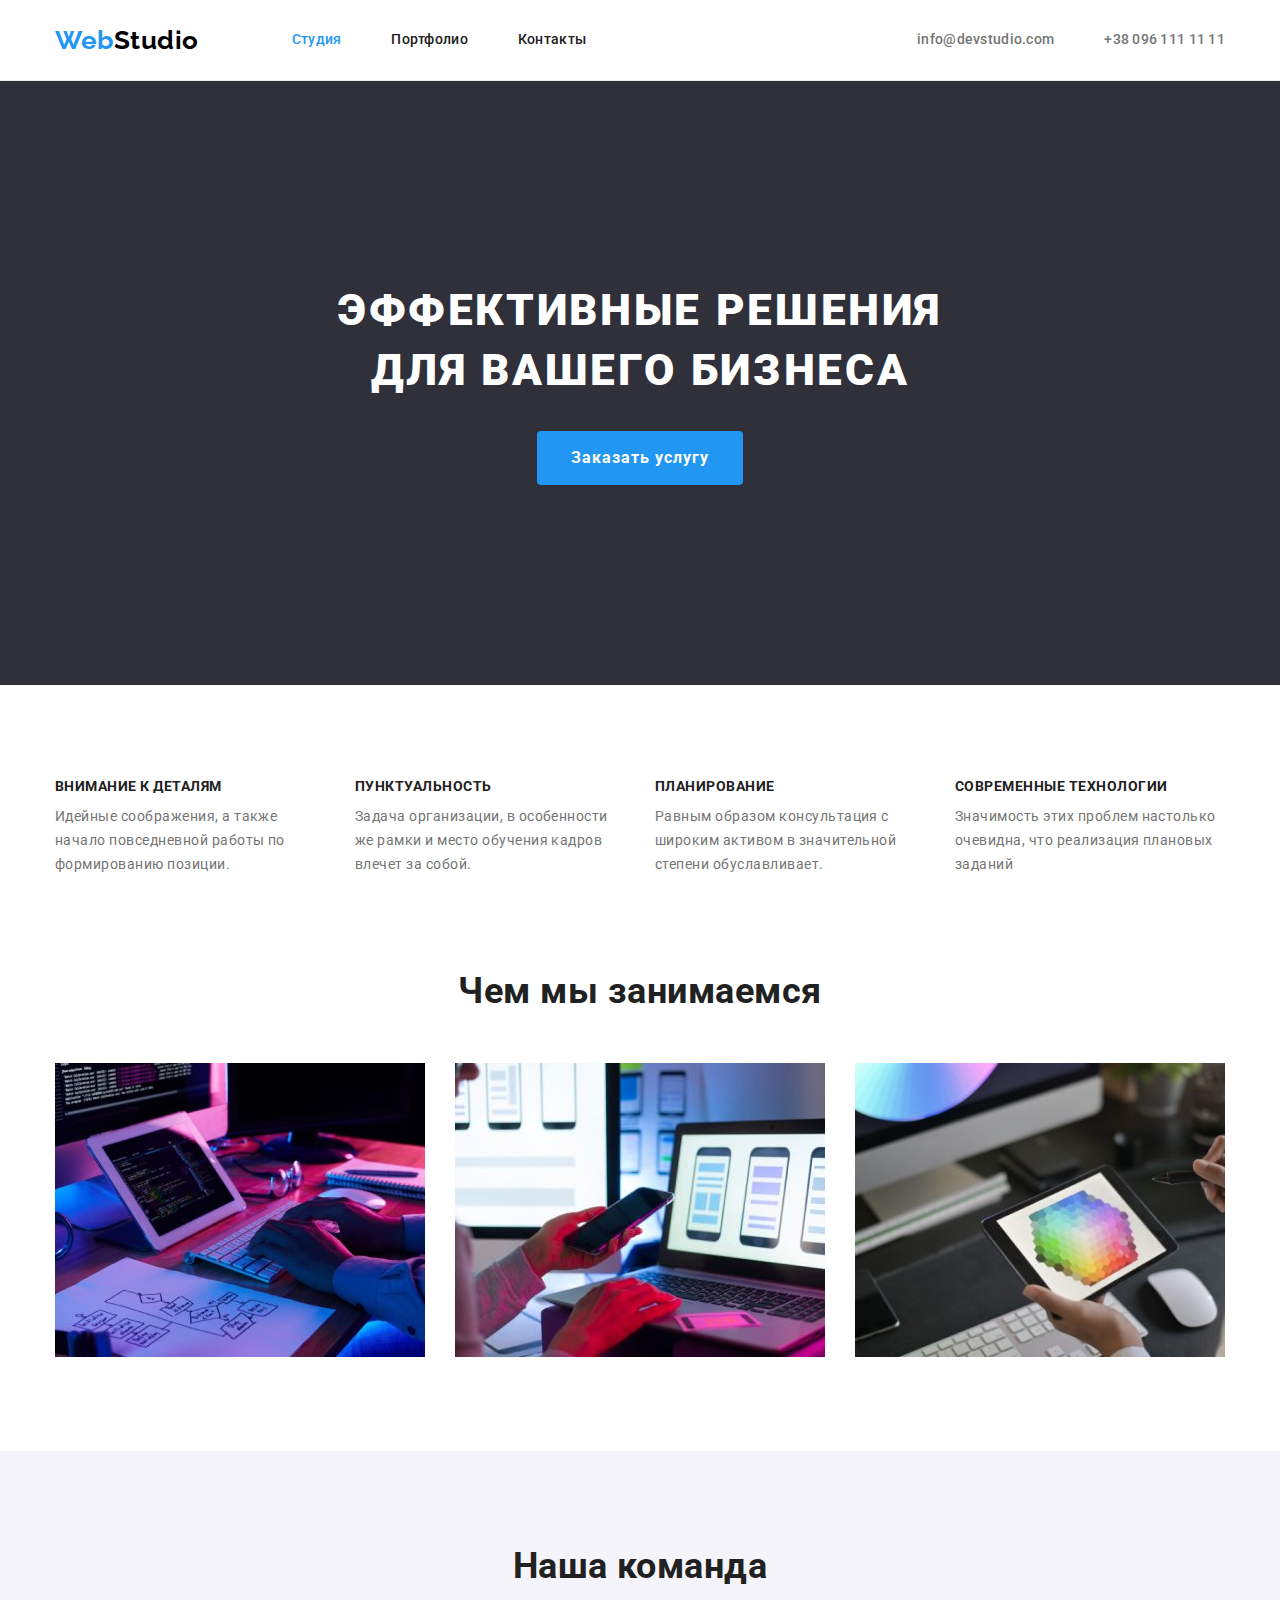
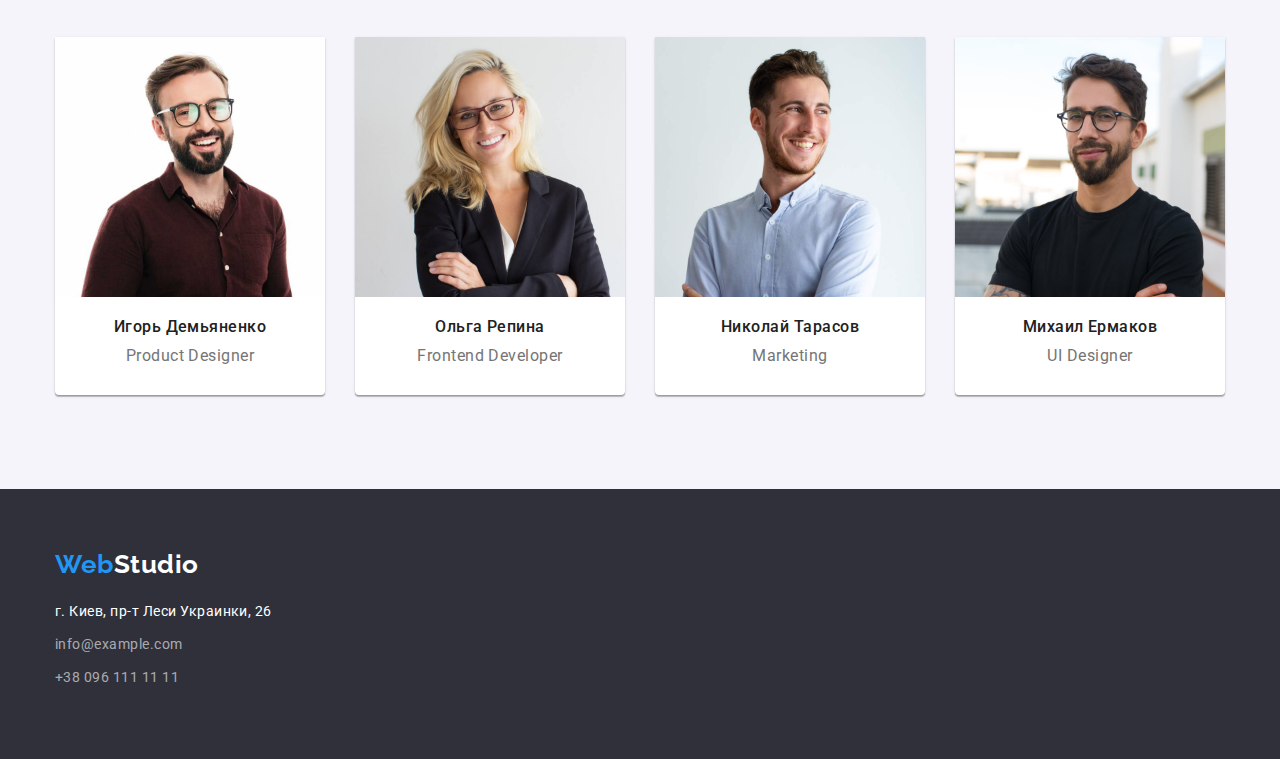
==== index.html @ 6748740d "files transfered" ====
<!DOCTYPE html>
<html lang="ru">
  <head>
    <meta charset="UTF-8" />
    <meta http-equiv="X-UA-Compatible" content="IE=edge" />
    <meta name="viewport" content="width=device-width, initial-scale=1.0" />
    <title>goit-markup-hw-03</title>
    <link rel="preconnect" href="https://fonts.googleapis.com" />
    <link
      href="https://fonts.googleapis.com/css2?family=Raleway:wght@700&family=Roboto:wght@400;500;700;900&display=swap"
      rel="stylesheet"
    />
    <link
      rel="stylesheet"
      href="https://cdnjs.cloudflare.com/ajax/libs/modern-normalize/1.1.0/modern-normalize.min.css"
    />
    <link rel="stylesheet" href="./css/styles.css" />
  </head>
  <body>
    <header class="page-heared">
      <div class="container main-nav">
        <nav class="main-nav-menu">
          <a href="/" class="logo"><span>Web</span>Studio</a>
          <ul class="site-nav list">
            <li class="item"><a href="/" class="link current">Студия</a></li>
            <li class="item">
              <a href="./portfolio.html" class="link">Портфолио</a>
            </li>
            <li class="item"><a href="" class="link">Контакты</a></li>
          </ul>
        </nav>
        <ul class="info-nav list">
          <li class="item">
            <a href="mailto:info@devstudio.com" class="link"
              >info@devstudio.com</a
            >
          </li>
          <li class="item">
            <a href="tel:+380961111111" class="link">+38 096 111 11 11</a>
          </li>
        </ul>
      </div>
    </header>
    <main>
      <section class="hero">
        <h1 class="hero-title">Эффективные решения для вашего бизнеса</h1>
        <button type="button" class="button primary">Заказать услугу</button>
      </section>
      <section class="features">
        <div class="container">
          <h2 class="visually-hidden" hidden>
            Эффективные решения для бизнеса
          </h2>
          <ul class="list features-list">
            <li class="item">
              <h3 class="title">Внимание к деталям</h3>
              <p class="features-text">
                Идейные соображения, а также начало повседневной работы по
                формированию позиции.
              </p>
            </li>
            <li class="item">
              <h3 class="title">Пунктуальность</h3>
              <p class="features-text">
                Задача организации, в особенности же рамки и место обучения
                кадров влечет за собой.
              </p>
            </li>
            <li class="item">
              <h3 class="title">Планирование</h3>
              <p class="features-text">
                Равным образом консультация с широким активом в значительной
                степени обуславливает.
              </p>
            </li>
            <li class="item">
              <h3 class="title">Современные технологии</h3>
              <p class="features-text">
                Значимость этих проблем настолько очевидна, что реализация
                плановых заданий
              </p>
            </li>
          </ul>
        </div>
      </section>
      <section class="section">
        <div class="container">
          <h2 class="section-title">Чем мы занимаемся</h2>
          <ul class="work list">
            <li class="work-item">
              <img
                src="images/work1_keybord.jpg"
                alt="Человек пишет код за компьютером"
                width="370"
              />
            </li>
            <li class="work-item">
              <img
                src="images/work2_laptop.jpg"
                alt="Девушка разрабатівает дизайн для смартфона"
                width="370"
              />
            </li>
            <li class="work-item">
              <img
                src="images/work3_tablet.jpg"
                alt="Человек выбирает цвет на IPad"
                width="370"
              />
            </li>
          </ul>
        </div>
      </section>
      <section class="section team">
        <div class="container">
          <h2 class="section-title">Наша команда</h2>
          <ul class="team list">
            <li class="team-member">
              <img
                src="images/Игорь.jpg"
                alt="Игорь Демьяненко"
                width="270"
                class="pic-margine-bottom"
              />
              <h3 class="team-member-heading">Игорь Демьяненко</h3>
              <span>Product Designer</span>
            </li>
            <li class="team-member">
              <img
                src="images/Ольга.jpg"
                alt="Ольга Репина"
                width="270"
                class="pic-margine-bottom"
              />
              <h3 class="team-member-heading">Ольга Репина</h3>
              <span>Frontend Developer</span>
            </li>
            <li class="team-member">
              <img
                src="images/Николай.jpg"
                alt="Николай Тарасов"
                width="270"
                class="pic-margine-bottom"
              />
              <h3 class="team-member-heading">Николай Тарасов</h3>
              <span>Marketing</span>
            </li>
            <li class="team-member">
              <img
                src="images/Михаил.jpg"
                alt="Михаил Ермаков"
                width="270"
                class="pic-margine-bottom"
              />
              <h3 class="team-member-heading">Михаил Ермаков</h3>
              <span>UI Designer</span>
            </li>
          </ul>
        </div>
      </section>
    </main>
    <footer class="section-footer">
      <div class="container">
        <a href="index.html" class="footer logo"><span>Web</span>Studio</a>
        <address class="contacts">
          <p class="footer-address">г. Киев, пр-т Леси Украинки, 26</p>
          <a href="mailto:info@example.com" class="footer-contact"
            >info@example.com</a
          ><br />
          <a href="tel:+380961111111" class="footer-contact"
            >+38 096 111 11 11</a
          >
        </address>
      </div>
    </footer>
  </body>
</html>
---- css/styles.css ----
body {
  color: #757575;
  background-color: #ffffff;
  font-family: Roboto, sans-serif;
  font-size: 16px;
  letter-spacing: 0.03em;
}
:root {
  --hd-text-color: #212121;
  --main-text-color: #757575;
  --white-text-color: #ffffff;
  --logo-color: #000000;
  --border-forheader-color: #ececec;
  --border-cards-color: #eeeeee;
  --footer-text-color: #ffffff99;
  --dark-bg-color: #2f303a;
  --light-bg-color: #f5f4fa;
  --accent-color: #2196f3;
}
img {
  display: block;
}
.container {
  margin-left: auto;
  margin-right: auto;
  width: 100%;
  max-width: 1200px;
  padding-left: 15px;
  padding-right: 15px;

  /* outline: 1px solid tomato; */
}

.visually-hidden {
  position: absolute;
  width: 1px;
  height: 1px;
  margin: -1px;
  border: 0;
  padding: 0;
  white-space: nowrap;
  clip-path: inset(100%);
  clip: rect(0 0 0 0);
  overflow: hidden;
}
.list {
  list-style: none;
  margin: 0;
  padding: 0;
}
.page-heared {
  border-bottom: 1px solid var(--border-forheader-color);
}
.main-nav {
  display: flex;
  align-items: center;
}
.main-nav-menu {
  display: flex;
  align-items: center;
}
.logo {
  color: var(--logo-color);
  font-family: Raleway, sans-serif;
  letter-spacing: 0.02em;
  font-weight: 700;
  font-size: 26px;
  line-height: 1.19;
  text-decoration: none;
}
.logo span,
.footer.logo span {
  color: var(--accent-color);
}
.site-nav {
  display: flex;
  margin-left: 93px;
}
.site-nav .item:not(:last-child) {
  margin-right: 50px;
}
.site-nav .link {
  display: block;
  padding-top: 32px;
  padding-bottom: 32px;

  color: var(--hd-text-color);
  font-size: 14px;
  font-weight: 500;
  line-height: 1.14;
  letter-spacing: 0.02em;
  text-decoration: none;
}
.site-nav .link:hover,
.site-nav .link:focus {
  color: var(--accent-color);
}
.site-nav .link.current {
  color: var(--accent-color);
}
.info-nav {
  display: flex;
  margin-left: auto;
}
.info-nav .item + .item {
  margin-left: 50px;
}
.info-nav .link {
  color: var(--main-text-color);
  font-size: 14px;
  font-weight: 500;
  line-height: 1.14;
  letter-spacing: 0.02em;
  text-decoration: none;
}
.info-nav .link:hover {
  color: var(--accent-color);
}
.info-nav .link {
  display: block;
  padding: 30px 0;
}
/* hero */
.hero {
  background-color: var(--dark-bg-color);
  text-align: center;

  padding-top: 200px;
  padding-bottom: 200px;
}
.hero-title {
  width: 696px;
  margin: 0 auto 30px;

  color: var(--white-text-color);
  font-weight: 900;
  font-size: 44px;
  line-height: 1.36;
  letter-spacing: 0.06em;
  text-transform: uppercase;
}
/* section */
.section {
  padding-bottom: 94px;
}
.section-title {
  color: var(--hd-text-color);
  font-weight: 700;
  font-size: 36px;
  line-height: 1.17;
  text-align: center;

  margin-top: 0;
  margin-bottom: 50px;
}
.work.list {
  display: flex;
}
.work-item:not(:last-child) {
  margin-right: 30px;
}
/* features */
.features {
  padding-top: 94px;
  padding-bottom: 94px;
}
.features .title {
  color: var(--hd-text-color);
  font-weight: 700;
  font-size: 14px;
  line-height: 1.14;
  text-transform: uppercase;

  margin-bottom: 10px;
  margin-top: 0;
}
.features-list {
  display: flex;
  margin-right: -30px;
}
.features-list > .item {
  flex-basis: calc(100% / 4 - 30px);
  margin-right: 30px;
}
/* .features-list {
  display: flex;
}
.features-list .item + .item {
  margin-left: 30px;
} */
.features-text {
  font-size: 14px;
  line-height: 1.71;
  padding: 0;
  margin: 0;
}
/* About team */
.section.team {
  padding-top: 94px;
  padding-bottom: 94px;
}
.team {
  display: flex;
  background-color: var(--light-bg-color);

  text-align: center;
}
.team-member:not(:first-child) {
  margin-left: 30px;
}
.team-member {
  box-shadow: 0px 1px 3px rgba(0, 0, 0, 0.12), 0px 1px 1px rgba(0, 0, 0, 0.14),
    0px 2px 1px rgba(0, 0, 0, 0.2);
  border-radius: 0px 0px 4px 4px;
  padding-bottom: 30px;
  background-color: var(--white-text-color);
}
.team-member-heading {
  color: var(--hd-text-color);
  font-weight: 500;
  font-size: 16px;
  line-height: 1.19;

  margin-top: 0;
  margin-bottom: 10px;
}
.team span {
  font-size: 16px;
  line-height: 1.19;
}
/* section-footer */
.section-footer {
  background-color: var(--dark-bg-color);
  color: var(--white-text-color);
  font-size: 14px;
  line-height: 1.71;

  margin-top: 0;
  margin-bottom: 0;
  padding-top: 60px;
  padding-bottom: 60px;
}
.footer.logo {
  display: inline-block;
  color: var(--white-text-color);
  font-size: 26px;

  margin-bottom: 20px;
}
.section-footer p {
  font-style: normal;
  margin-bottom: 9px;
  margin-top: 0;
}
.section-footer > .footer-contact {
  margin-bottom: 9px;
}
.footer-contact {
  display: inline-block;
  color: var(--footer-text-color);
  font-style: normal;
  text-decoration: none;

  margin-bottom: 9px;
}
.footer-address:hover,
.footer-address:focus,
.footer-contact:hover,
.footer-contact:focus {
  color: var(--accent-color);
}
/* Button */
.button {
  font-weight: 700;
  font-size: 16px;
  line-height: 1.88;
  letter-spacing: 0.06em;
  display: inline-block;
  border-color: transparent;
  border-radius: 4px;
  cursor: pointer;
}
.button.primary {
  color: var(--white-text-color);
  background-color: var(--accent-color);

  min-width: 200px;
  padding: 10px 32px;
}
.btn-portfolio {
  font-weight: 500;
  line-height: 1.625;
  padding: 6px 22px;
  letter-spacing: 0.03em;
}
.button.btn-portfolio:hover,
.button.btn-portfolio:focus {
  color: var(--white-text-color);
  background-color: var(--accent-color);
}
/* modifying filter */
.portfolio-filter {
  display: flex;
  flex-direction: row;
  justify-content: center;

  margin-bottom: 50px;
}
.portfolio-filter-item {
  margin-right: 8px;
}
/* section about projects */
.container.projects {
  display: flex;
  flex-direction: column;
}
.portfolio {
  padding-top: 100px;
  padding-bottom: 94px;
}
.project {
  display: flex;
  flex-wrap: wrap;
}
.project-title {
  color: var(--hd-text-color);
  font-weight: 700;
  font-size: 18px;
  line-height: 2;
  letter-spacing: 0.06em;

  margin-top: 0;
  margin-bottom: 4px;
}
.project span {
  line-height: 1.88;
  font-size: 16px;
}
.pic-margine-bottom {
  margin-bottom: 20px;
}
.flex-element {
  width: 370px;
  background-color: var(--white-text-color);

  margin-right: 30px;
  margin-bottom: 30px;
}
.flex-element:nth-child(3n) {
  margin-right: 0;
}
.flex-element:nth-last-child(-n + 3) {
  margin-bottom: 0;
}
.flex-element-text {
  padding: 20px 24px;
  border: 1px solid var(--border-cards-color);
  border-top: none;
}
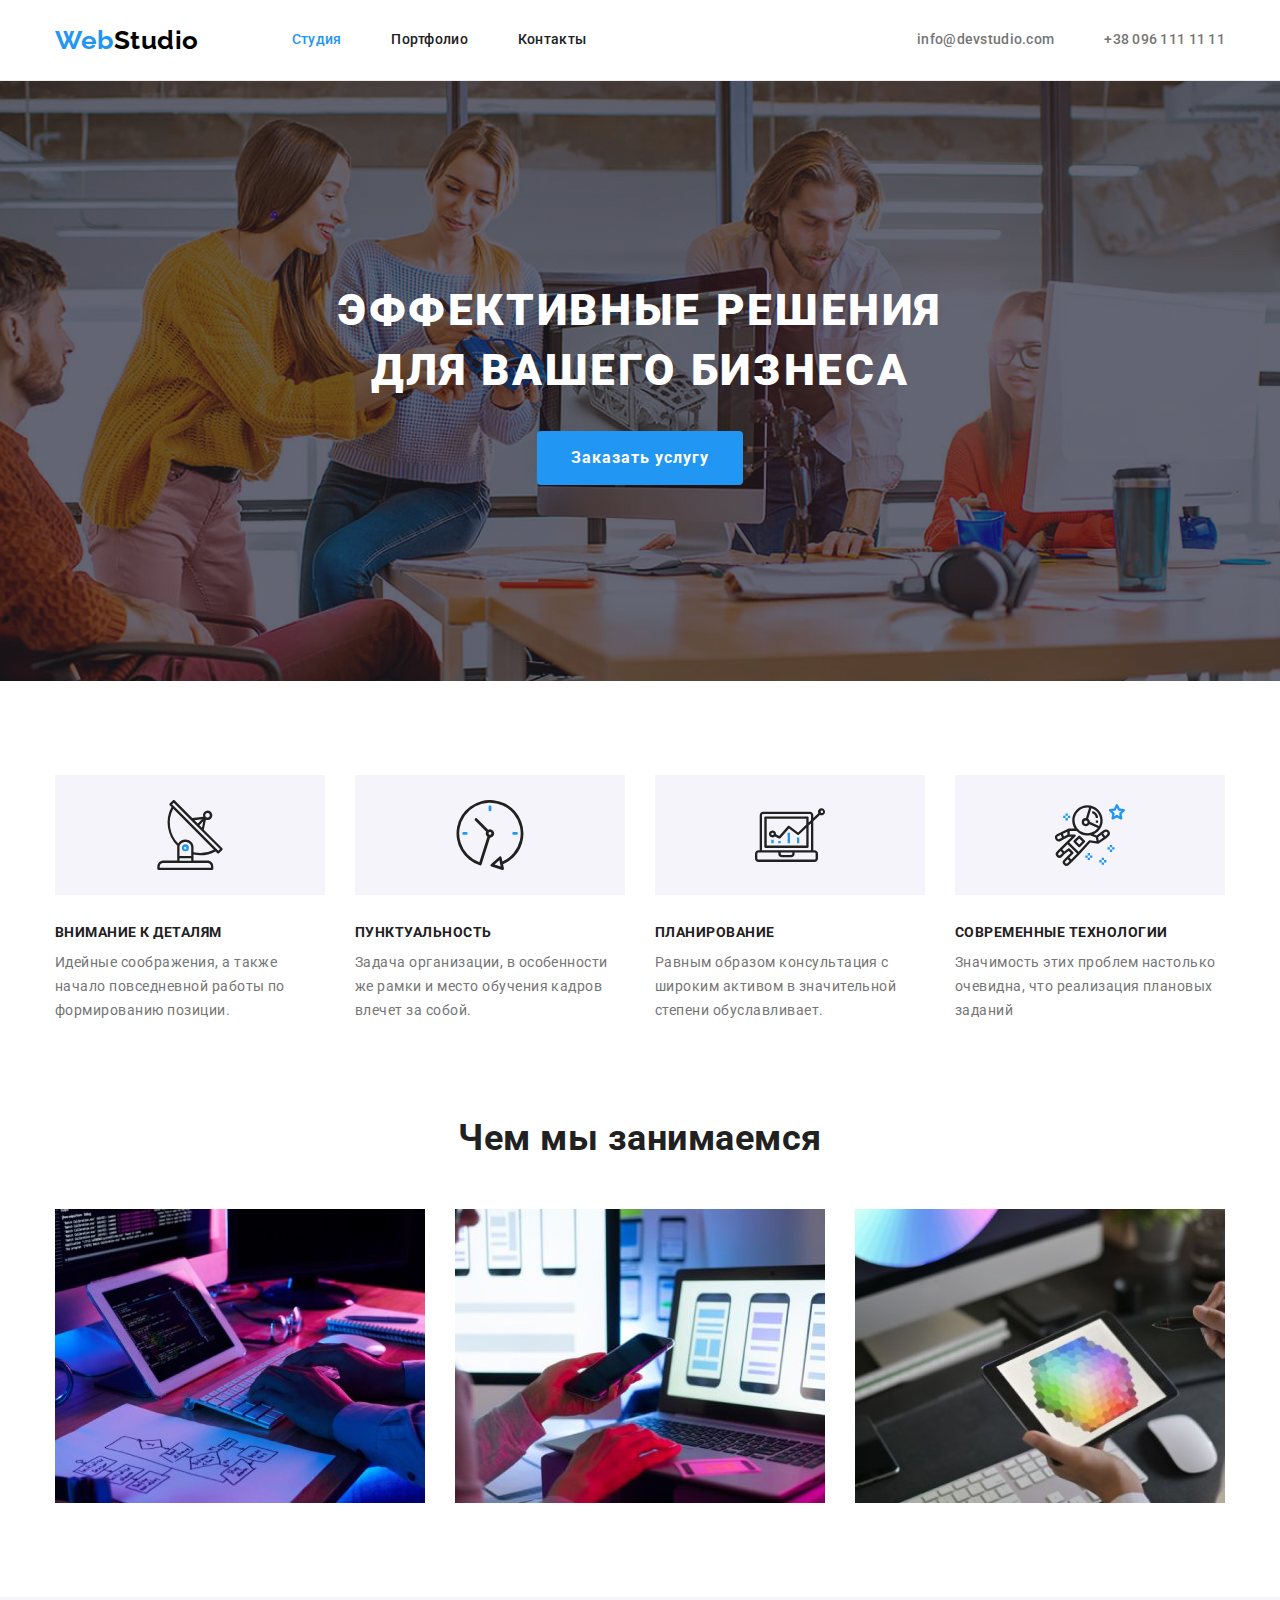
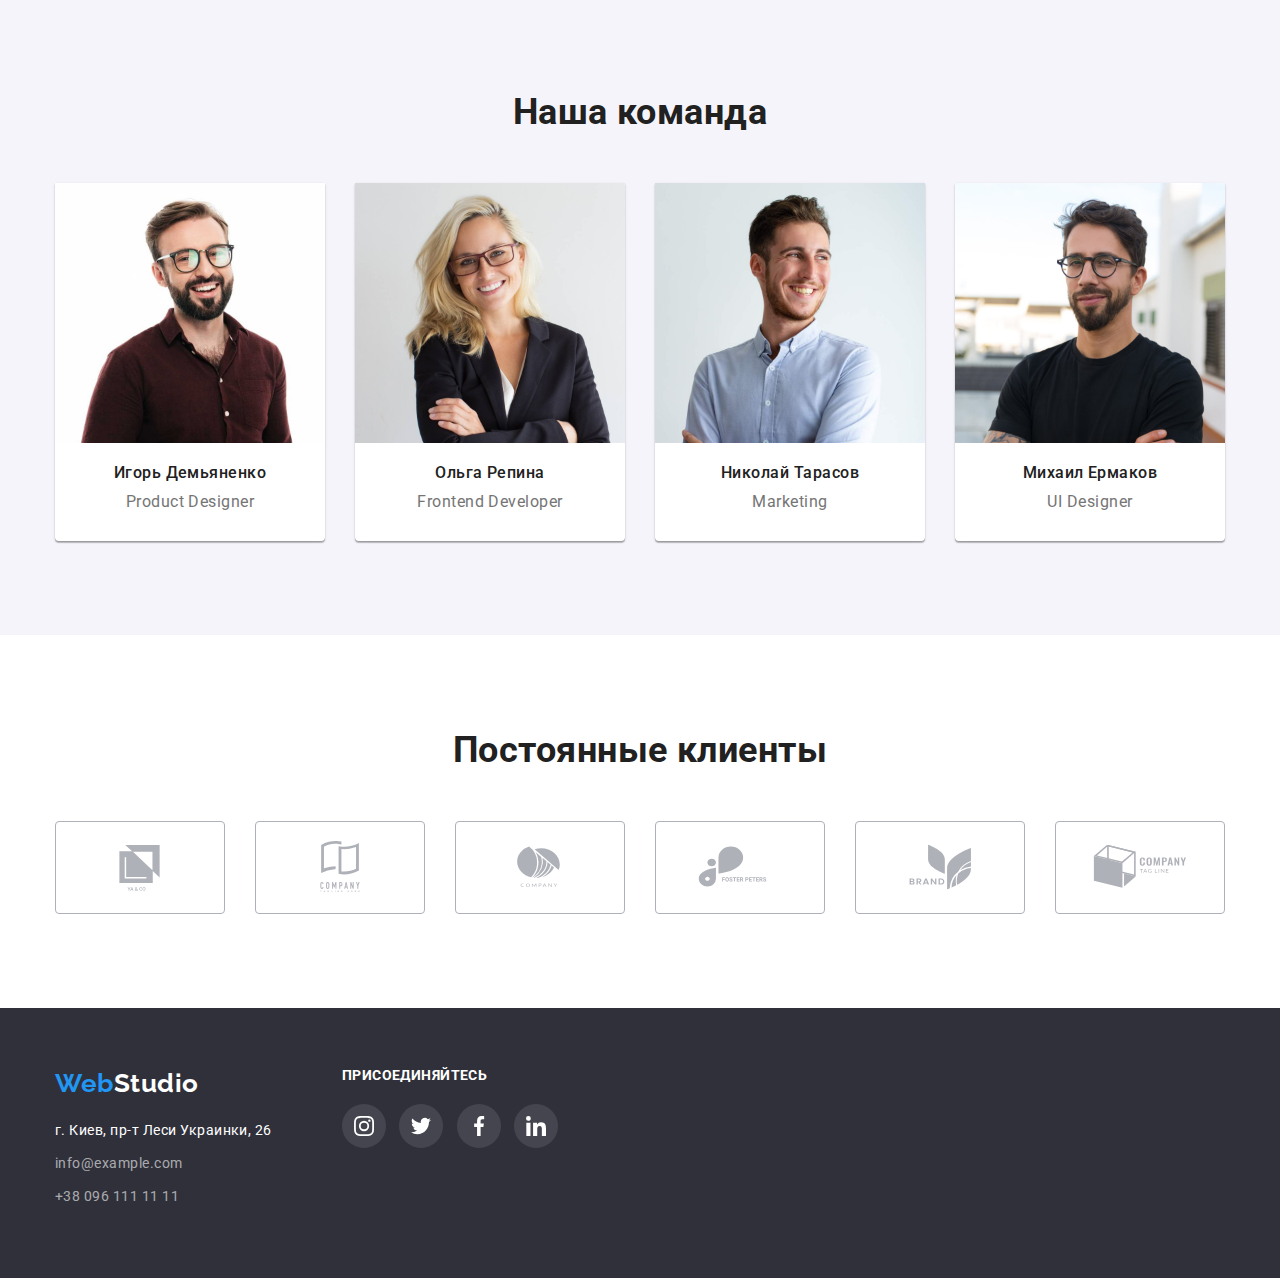
==== commit ddb0f8e3: "hero bg-image and icons are added" ====
--- a/index.html
+++ b/index.html
@@ -52,28 +52,28 @@
             Эффективные решения для бизнеса
           </h2>
           <ul class="list features-list">
-            <li class="item">
+            <li class="features-item icon-antenna">
               <h3 class="title">Внимание к деталям</h3>
               <p class="features-text">
                 Идейные соображения, а также начало повседневной работы по
                 формированию позиции.
               </p>
             </li>
-            <li class="item">
+            <li class="features-item icon-clock">
               <h3 class="title">Пунктуальность</h3>
               <p class="features-text">
                 Задача организации, в особенности же рамки и место обучения
                 кадров влечет за собой.
               </p>
             </li>
-            <li class="item">
+            <li class="features-item icon-diagram">
               <h3 class="title">Планирование</h3>
               <p class="features-text">
                 Равным образом консультация с широким активом в значительной
                 степени обуславливает.
               </p>
             </li>
-            <li class="item">
+            <li class="features-item icon-astronaut">
               <h3 class="title">Современные технологии</h3>
               <p class="features-text">
                 Значимость этих проблем настолько очевидна, что реализация
@@ -158,19 +158,84 @@
           </ul>
         </div>
       </section>
+      <section class="clients">
+        <div class="container">
+          <h2 class="section-title">Постоянные клиенты</h2>
+          <ul class="list clients-list">
+            <li class="clients-item">
+              <img
+                src="./images/icons.svg/Logo-1.svg"
+                alt="Логотип компании YA&CO"
+                class="client-logo"
+                width="106"
+              />
+            </li>
+            <li class="clients-item">
+              <img
+                src="./images/icons.svg/Logo-2.svg"
+                alt="Логотип компании"
+                class="client-logo"
+                width="106"
+              />
+            </li>
+            <li class="clients-item">
+              <img
+                src="./images/icons.svg/Logo-3.svg"
+                alt="Логотип компании"
+                class="client-logo"
+                width="106"
+              />
+            </li>
+            <li class="clients-item">
+              <img
+                src="./images/icons.svg/Logo-4.svg"
+                alt="Логотип компании"
+                class="client-logo"
+                width="106"
+              />
+            </li>
+            <li class="clients-item">
+              <img
+                src="./images/icons.svg/Logo-5.svg"
+                alt="Логотип компании"
+                class="client-logo"
+                width="106"
+              />
+            </li>
+            <li class="clients-item">
+              <img
+                src="./images/icons.svg/Logo-6.svg"
+                alt="Логотип компании"
+                class="client-logo"
+                width="106"
+              />
+            </li>
+          </ul>
+        </div>
+      </section>
     </main>
     <footer class="section-footer">
-      <div class="container">
-        <a href="index.html" class="footer logo"><span>Web</span>Studio</a>
-        <address class="contacts">
-          <p class="footer-address">г. Киев, пр-т Леси Украинки, 26</p>
-          <a href="mailto:info@example.com" class="footer-contact"
-            >info@example.com</a
-          ><br />
-          <a href="tel:+380961111111" class="footer-contact"
-            >+38 096 111 11 11</a
-          >
-        </address>
+      <div class="container footer-container">
+        <div class="address-block">
+          <a href="index.html" class="footer logo"><span>Web</span>Studio</a>
+          <address class="contacts">
+            <p class="footer-address">г. Киев, пр-т Леси Украинки, 26</p>
+            <a href="mailto:info@example.com" class="footer-contact"
+              >info@example.com</a
+            ><br />
+            <a href="tel:+380961111111" class="footer-contact"
+              >+38 096 111 11 11</a
+            >
+          </address>
+        </div>
+        <div>
+          <span class="socials-text">присоединяйтесь</span>
+            <a href="" class="socials-item instagram"></a>
+            <a href="" class="socials-item twitter"></a>
+            <a href="" class="socials-item facebook"></a>
+            <a href="" class="socials-item linkedin"></a>
+          </div>
+        </div>
       </div>
     </footer>
   </body>
--- a/css/styles.css
+++ b/css/styles.css
@@ -9,6 +9,7 @@
   --hd-text-color: #212121;
   --main-text-color: #757575;
   --white-text-color: #ffffff;
+  --white-bg-color: #ffffff;
   --logo-color: #000000;
   --border-forheader-color: #ececec;
   --border-cards-color: #eeeeee;
@@ -16,6 +17,7 @@
   --dark-bg-color: #2f303a;
   --light-bg-color: #f5f4fa;
   --accent-color: #2196f3;
+  --border-color: #afb1b8;
 }
 img {
   display: block;
@@ -122,11 +124,26 @@
 }
 /* hero */
 .hero {
+  max-width: 1600px;
+  height: 600px;
+  margin: 0 auto;
+  background-image: linear-gradient(
+      to right,
+      rgba(47, 48, 58, 0.4),
+      rgba(47, 48, 58, 0.4)
+    ),
+    url(../images/Hero-image.jpg);
   background-color: var(--dark-bg-color);
+  background-repeat: no-repeat;
+  background-position: center;
+  background-size: cover;
   text-align: center;
 
   padding-top: 200px;
   padding-bottom: 200px;
+}
+.hero::before {
+  background-color: rgba(47, 48, 58);
 }
 .hero-title {
   width: 696px;
@@ -155,6 +172,7 @@
 }
 .work.list {
   display: flex;
+  flex-wrap: wrap;
 }
 .work-item:not(:last-child) {
   margin-right: 30px;
@@ -178,16 +196,42 @@
   display: flex;
   margin-right: -30px;
 }
-.features-list > .item {
+/* .features-list {
+  display: flex;
+}
+.features-list .features-item + .features-item {
+  margin-left: 30px;
+} */
+.features-item {
   flex-basis: calc(100% / 4 - 30px);
   margin-right: 30px;
 }
-/* .features-list {
-  display: flex;
-}
-.features-list .item + .item {
-  margin-left: 30px;
-} */
+.features-item::before {
+  content: "";
+  display: block;
+  height: 120px;
+
+  background-color: var(--light-bg-color);
+  background-repeat: no-repeat;
+  background-position: center;
+  margin-bottom: 30px;
+}
+.features-item.icon-antenna::before {
+  background-image: url("../images/icons.svg/antenna.svg");
+  background-size: 70px;
+}
+.features-item.icon-clock::before {
+  background-image: url("../images/icons.svg/clock.svg");
+  background-size: 70px;
+}
+.features-item.icon-diagram::before {
+  background-image: url("../images/icons.svg/diagram.svg");
+  background-size: 70px;
+}
+.features-item.icon-astronaut::before {
+  background-image: url("../images/icons.svg/astronaut.svg");
+  background-size: 70px;
+}
 .features-text {
   font-size: 14px;
   line-height: 1.71;
@@ -201,6 +245,7 @@
 }
 .team {
   display: flex;
+  flex-wrap: wrap;
   background-color: var(--light-bg-color);
 
   text-align: center;
@@ -213,7 +258,7 @@
     0px 2px 1px rgba(0, 0, 0, 0.2);
   border-radius: 0px 0px 4px 4px;
   padding-bottom: 30px;
-  background-color: var(--white-text-color);
+  background-color: var(--white-bg-color);
 }
 .team-member-heading {
   color: var(--hd-text-color);
@@ -228,6 +273,28 @@
   font-size: 16px;
   line-height: 1.19;
 }
+/* section about clients */
+.clients {
+  padding: 94px 0;
+}
+.clients-list {
+  display: flex;
+  /* justify-content: space-between; */
+  flex-wrap: wrap;
+}
+.clients-item {
+  flex-basis: calc(100% / 6 - 30px);
+}
+.clients-item:not(:last-child) {
+  margin-right: 30px;
+}
+.client-logo {
+  min-width: 170px;
+  padding: 16px 32px;
+  border: 1px solid var(--border-color);
+  border-radius: 4px;
+}
+
 /* section-footer */
 .section-footer {
   background-color: var(--dark-bg-color);
@@ -268,6 +335,54 @@
 .footer-contact:hover,
 .footer-contact:focus {
   color: var(--accent-color);
+}
+.footer-container {
+  display: flex;
+}
+.address-block {
+  max-width: 231px;
+  margin-right: 70px;
+}
+.socials-text {
+  display: block;
+  font-weight: 700;
+  font-size: 14px;
+  line-height: 1.14;
+  letter-spacing: 0.03em;
+  text-transform: uppercase;
+
+  margin-bottom: 20px;
+}
+.footer-socials {
+  display: flex;
+}
+.socials-item {
+  display: inline-block;
+  height: 44px;
+  width: 44px;
+  background-color: rgba(255, 255, 255, 0.1);
+  background-size: 20px;
+  background-repeat: no-repeat;
+  background-position: center;
+  border-radius: 50%;
+}
+.socials-item + .socials-item {
+  margin-left: 10px;
+}
+.socials-item.instagram {
+  background-image: url("../images/icons.svg/footer-instagram.svg");
+}
+.socials-item.twitter {
+  background-image: url("../images/icons.svg/footer-twitter.svg");
+}
+.socials-item.facebook {
+  background-image: url("../images/icons.svg/footer-facebook.svg");
+}
+.socials-item.linkedin {
+  background-image: url("../images/icons.svg/footer-linkedin.svg");
+}
+.socials-item:hover {
+  background-color: var(--accent-color);
 }
 /* Button */
 .button {
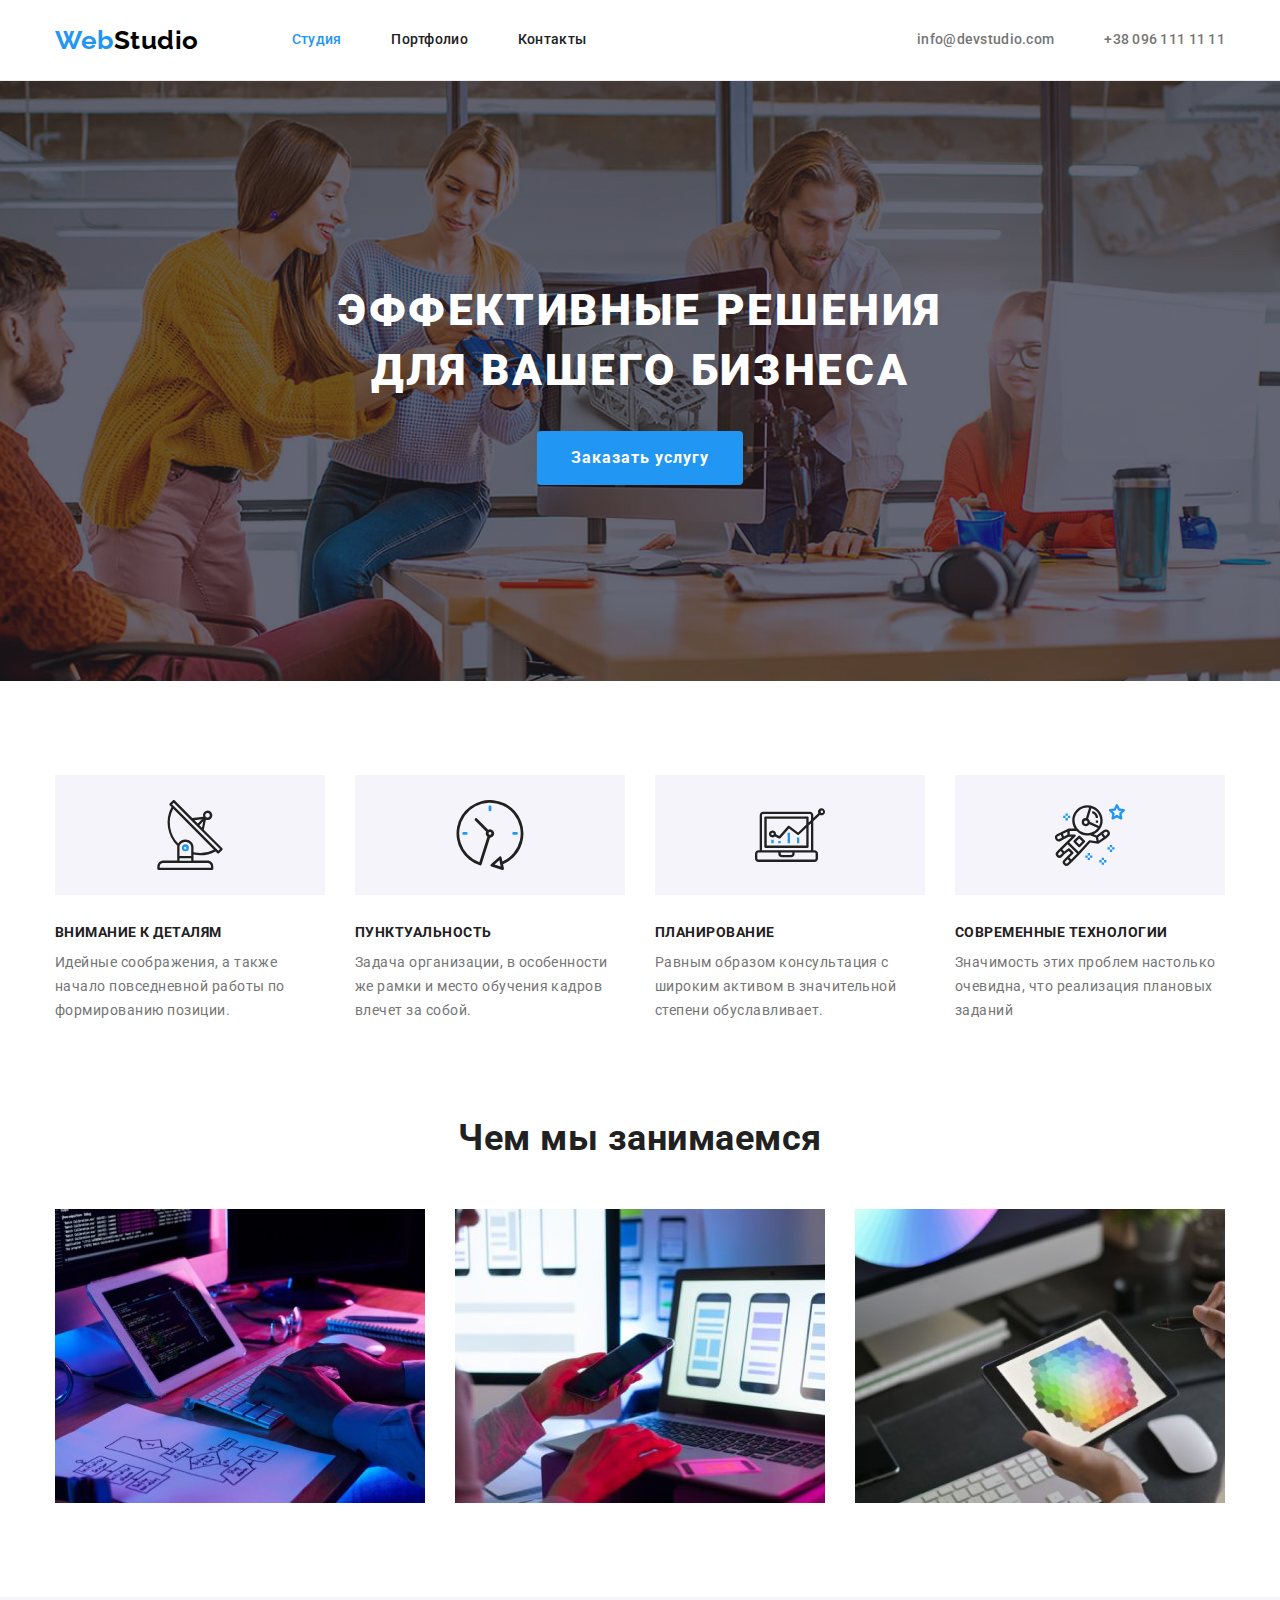
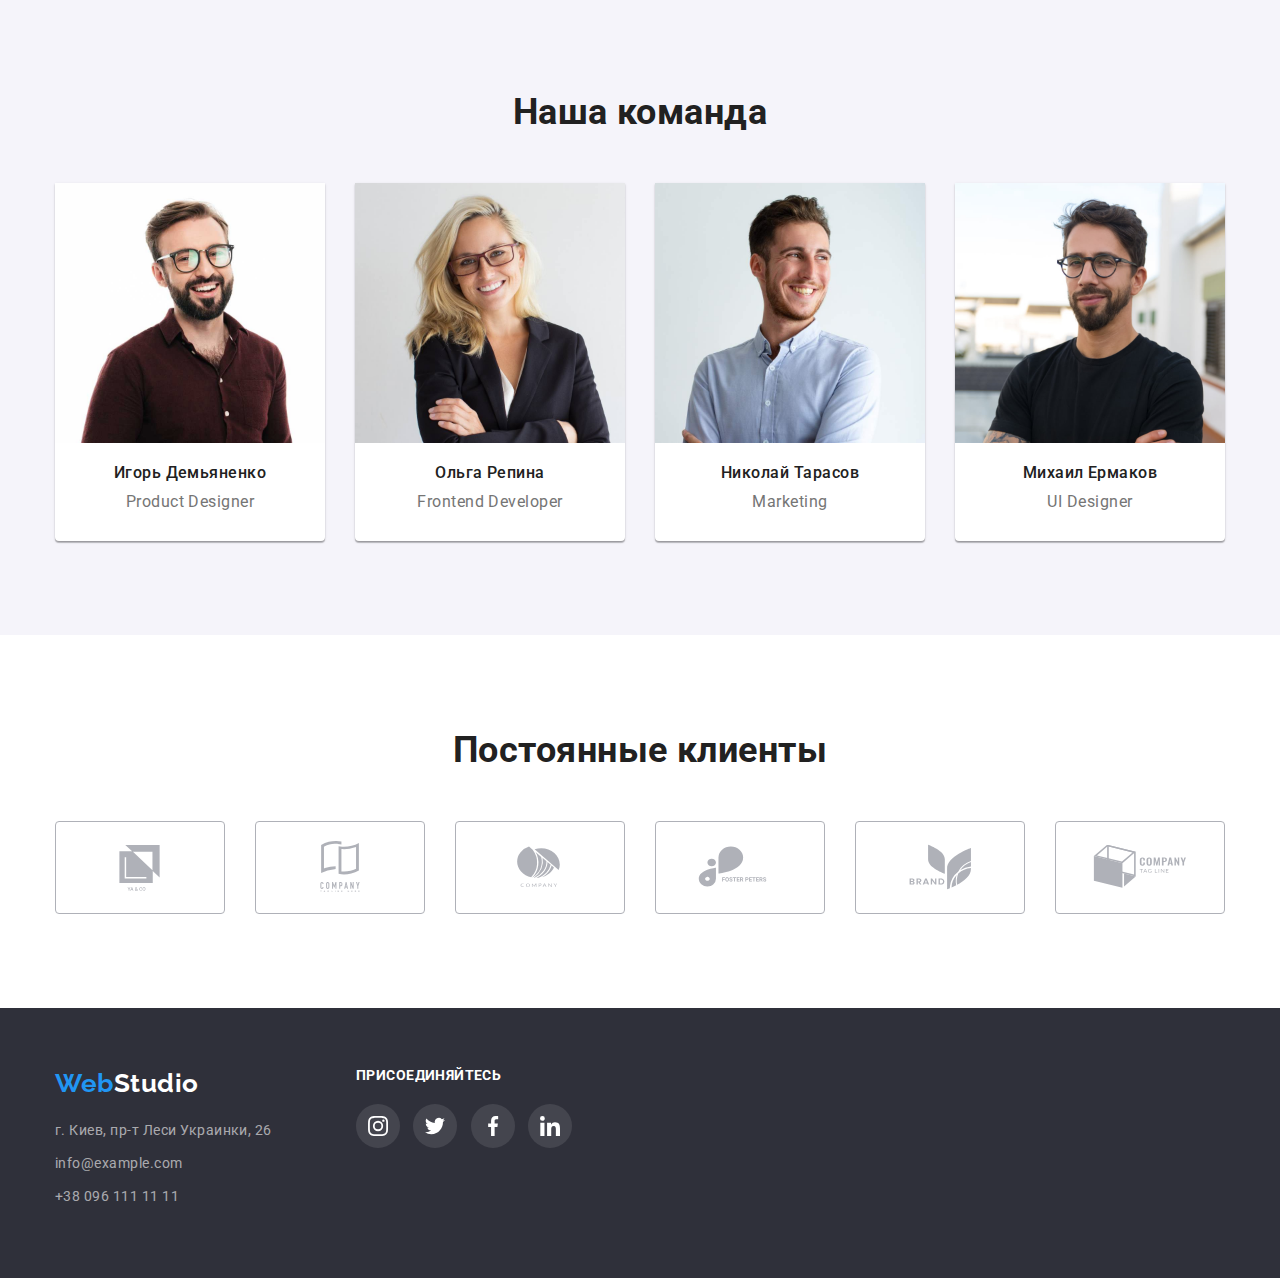
==== commit 1efbb81d: "links for cards in portfolio are added" ====
--- a/index.html
+++ b/index.html
@@ -219,7 +219,7 @@
         <div class="address-block">
           <a href="index.html" class="footer logo"><span>Web</span>Studio</a>
           <address class="contacts">
-            <p class="footer-address">г. Киев, пр-т Леси Украинки, 26</p>
+            <a href="https://goo.gl/maps/mb2MzYeSatuCZ7m78" class="footer-contact"> г. Киев, пр-т Леси Украинки, 26</a>
             <a href="mailto:info@example.com" class="footer-contact"
               >info@example.com</a
             ><br />
@@ -230,10 +230,10 @@
         </div>
         <div>
           <span class="socials-text">присоединяйтесь</span>
-            <a href="" class="socials-item instagram"></a>
-            <a href="" class="socials-item twitter"></a>
-            <a href="" class="socials-item facebook"></a>
-            <a href="" class="socials-item linkedin"></a>
+            <a href="" class="socials-icon instagram"></a>
+            <a href="" class="socials-icon twitter"></a>
+            <a href="" class="socials-icon facebook"></a>
+            <a href="" class="socials-icon linkedin"></a>
           </div>
         </div>
       </div>
--- a/css/styles.css
+++ b/css/styles.css
@@ -22,6 +22,9 @@
 img {
   display: block;
 }
+.link {
+  text-decoration: none;
+}
 .container {
   margin-left: auto;
   margin-right: auto;
@@ -91,7 +94,6 @@
   font-weight: 500;
   line-height: 1.14;
   letter-spacing: 0.02em;
-  text-decoration: none;
 }
 .site-nav .link:hover,
 .site-nav .link:focus {
@@ -113,9 +115,9 @@
   font-weight: 500;
   line-height: 1.14;
   letter-spacing: 0.02em;
-  text-decoration: none;
-}
-.info-nav .link:hover {
+}
+.info-nav .link:hover,
+.info-nav .link:focus {
   color: var(--accent-color);
 }
 .info-nav .link {
@@ -314,11 +316,6 @@
 
   margin-bottom: 20px;
 }
-.section-footer p {
-  font-style: normal;
-  margin-bottom: 9px;
-  margin-top: 0;
-}
 .section-footer > .footer-contact {
   margin-bottom: 9px;
 }
@@ -356,7 +353,7 @@
 .footer-socials {
   display: flex;
 }
-.socials-item {
+.socials-icon {
   display: inline-block;
   height: 44px;
   width: 44px;
@@ -366,22 +363,23 @@
   background-position: center;
   border-radius: 50%;
 }
-.socials-item + .socials-item {
+.socials-icon + .socials-icon {
   margin-left: 10px;
 }
-.socials-item.instagram {
+.socials-icon.instagram {
   background-image: url("../images/icons.svg/footer-instagram.svg");
 }
-.socials-item.twitter {
+.socials-icon.twitter {
   background-image: url("../images/icons.svg/footer-twitter.svg");
 }
-.socials-item.facebook {
+.socials-icon.facebook {
   background-image: url("../images/icons.svg/footer-facebook.svg");
 }
-.socials-item.linkedin {
+.socials-icon.linkedin {
   background-image: url("../images/icons.svg/footer-linkedin.svg");
 }
-.socials-item:hover {
+.socials-icon:hover,
+.socials-icon:focus {
   background-color: var(--accent-color);
 }
 /* Button */
@@ -412,6 +410,8 @@
 .button.btn-portfolio:focus {
   color: var(--white-text-color);
   background-color: var(--accent-color);
+  box-shadow: 0px 3px 1px rgba(0, 0, 0, 0.1), 0px 1px 2px rgba(0, 0, 0, 0.08),
+    0px 2px 2px rgba(0, 0, 0, 0.12);
 }
 /* modifying filter */
 .portfolio-filter {
@@ -460,6 +460,11 @@
 
   margin-right: 30px;
   margin-bottom: 30px;
+}
+.flex-element:hover,
+.flex-element:focus {
+  box-shadow: 0px 1px 1px rgba(0, 0, 0, 0.12), 0px 4px 4px rgba(0, 0, 0, 0.06),
+    1px 4px 6px rgba(0, 0, 0, 0.16);
 }
 .flex-element:nth-child(3n) {
   margin-right: 0;
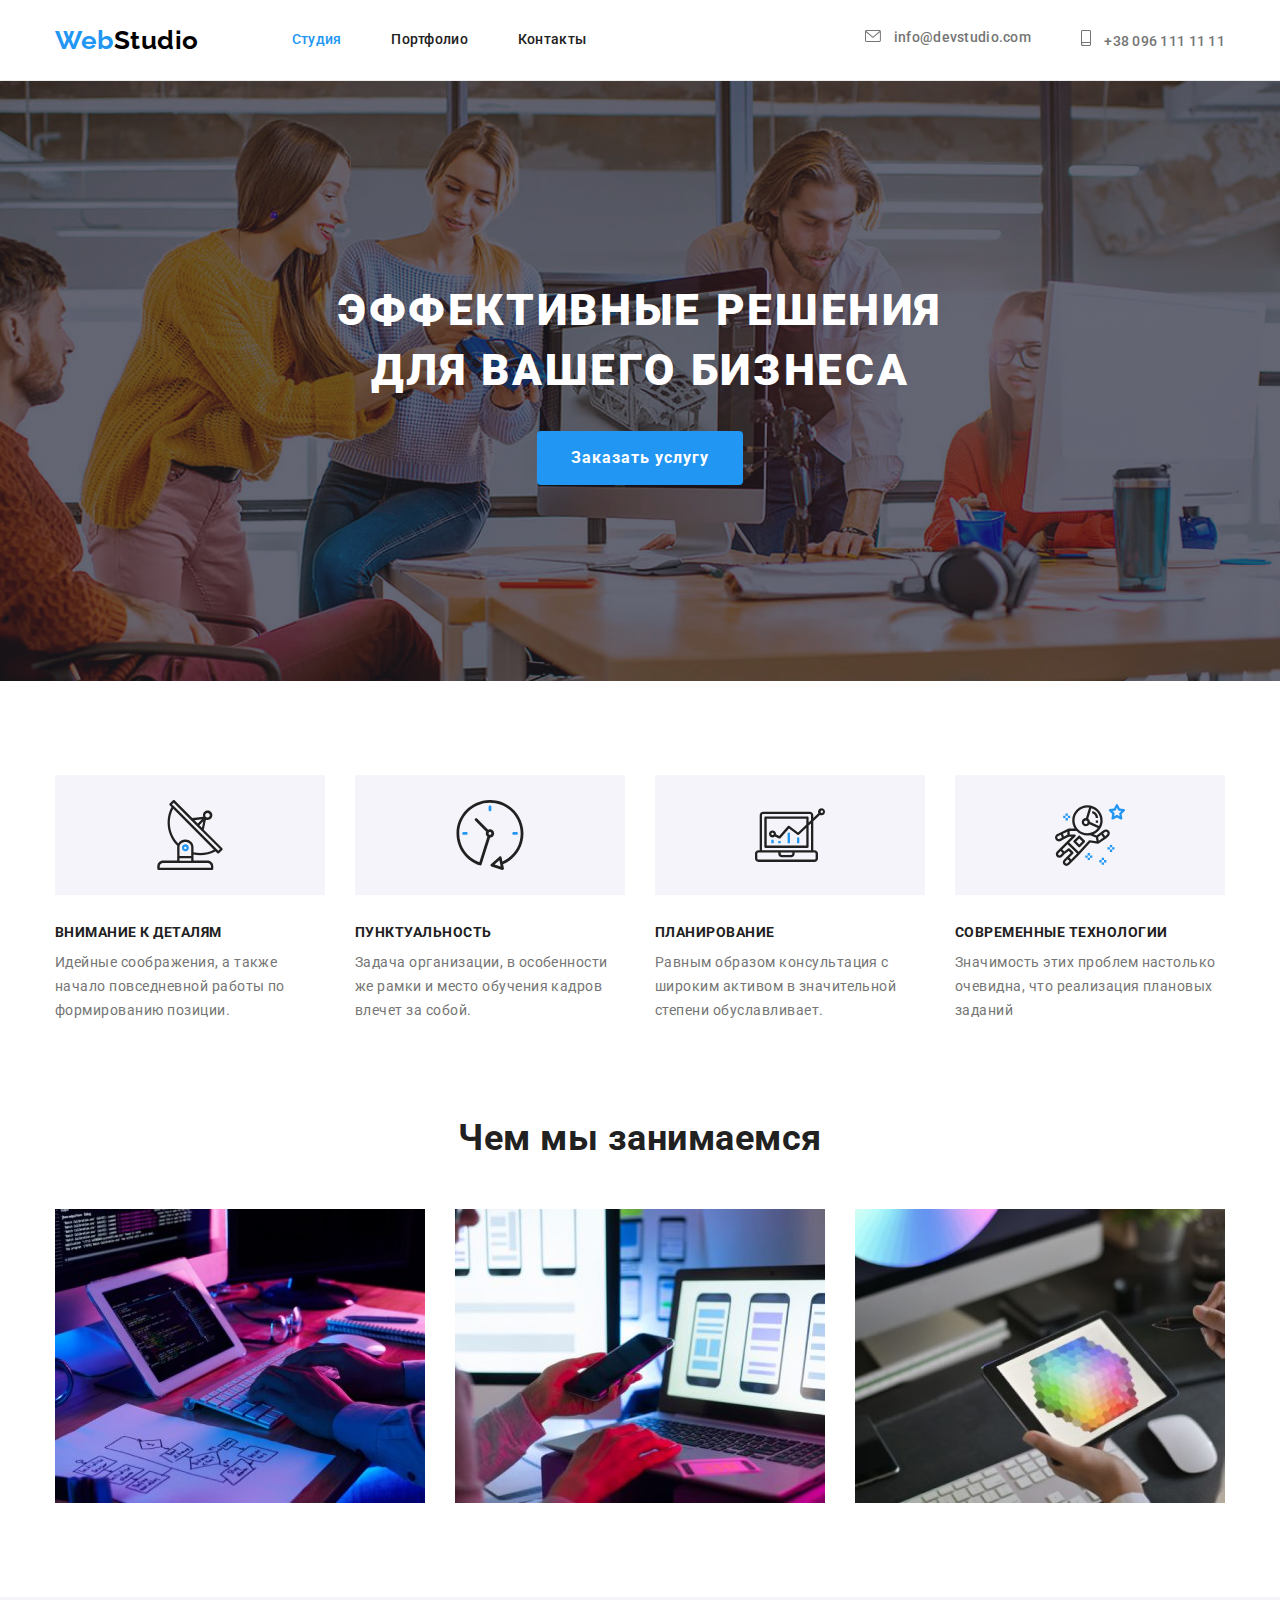
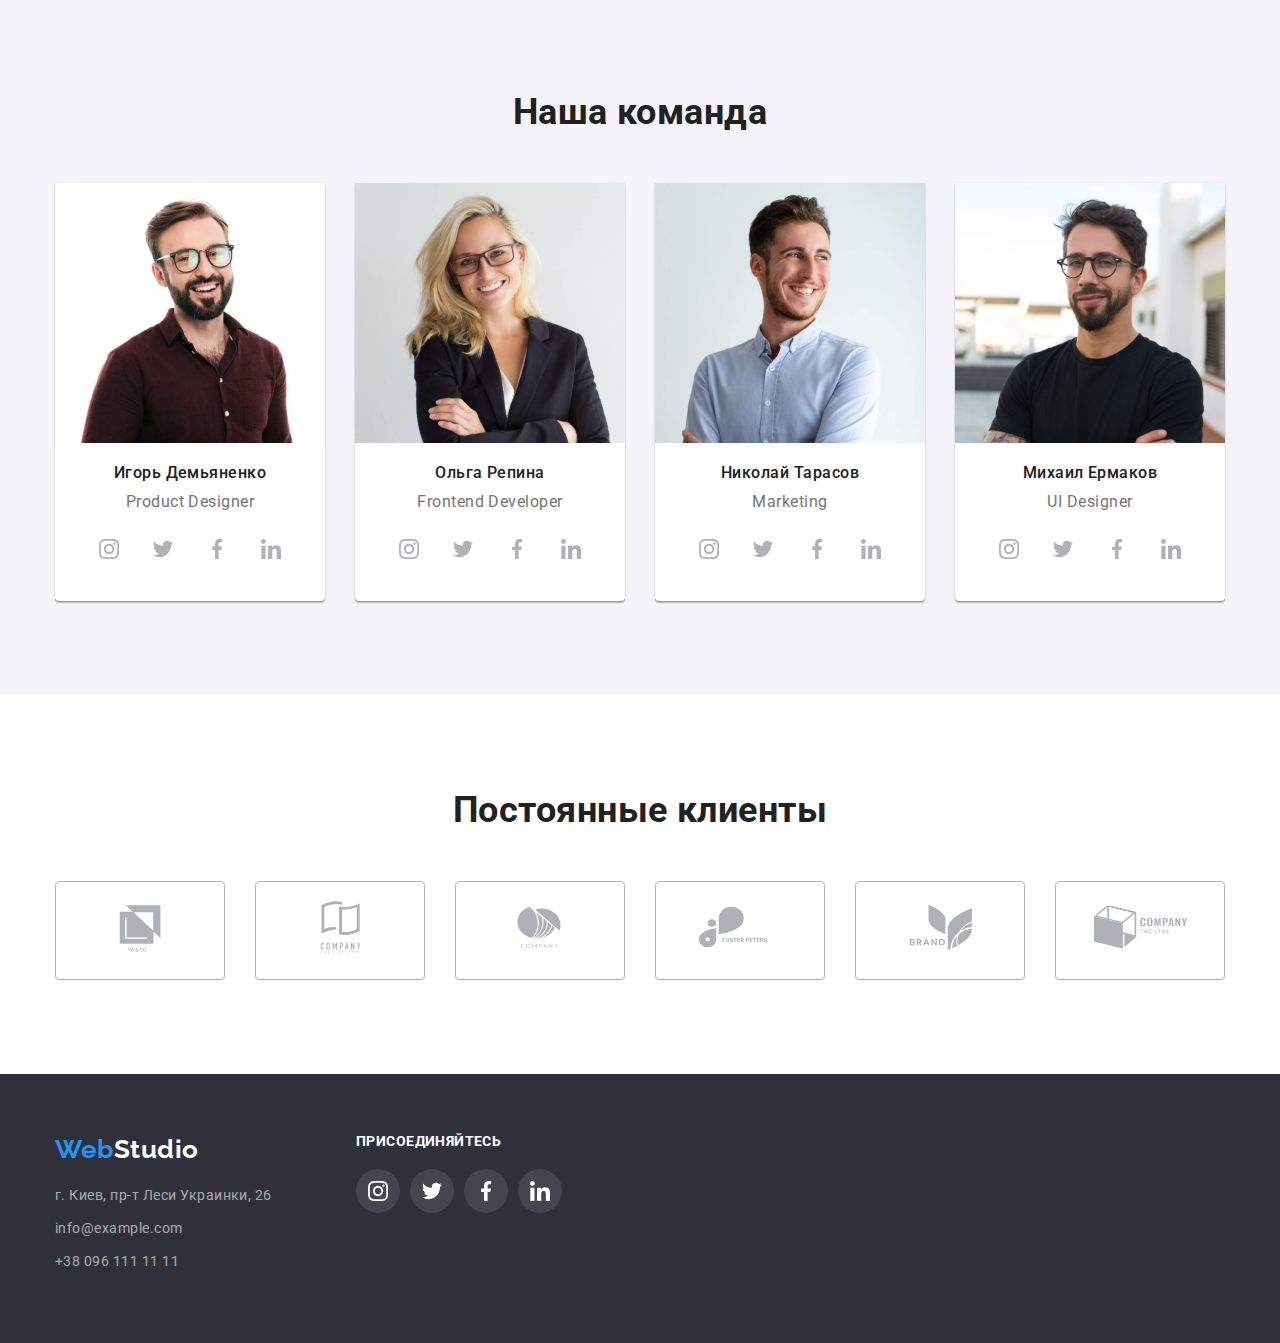
==== commit 36ba1cae: "icons for all pages edited" ====
--- a/index.html
+++ b/index.html
@@ -31,12 +31,24 @@
         </nav>
         <ul class="info-nav list">
           <li class="item">
-            <a href="mailto:info@devstudio.com" class="link"
-              >info@devstudio.com</a
-            >
+            <a href="mailto:info@devstudio.com" class="link">
+              <svg class="icon-envelope" width="16px" height="12px">
+                <use
+                  href="./images/icons.svg/symbol-defs.svg#icon-envelope"
+                ></use>
+              </svg>
+              info@devstudio.com
+            </a>
           </li>
           <li class="item">
-            <a href="tel:+380961111111" class="link">+38 096 111 11 11</a>
+            <a href="tel:+380961111111" class="link">
+              <svg class="icon-smartphone" width="10px" height="16px">
+                <use
+                  href="./images/icons.svg/symbol-defs.svg#icon-smartphone"
+                ></use>
+              </svg>
+              +38 096 111 11 11
+            </a>
           </li>
         </ul>
       </div>
@@ -52,28 +64,56 @@
             Эффективные решения для бизнеса
           </h2>
           <ul class="list features-list">
-            <li class="features-item icon-antenna">
+            <li class="features-item">
+              <div class="features-thumb">
+                <svg class="icon-antenna" width="70px" height="70px">
+                  <use
+                    href="./images/icons.svg/symbol-defs.svg#icon-antenna"
+                  ></use>
+                </svg>
+              </div>
               <h3 class="title">Внимание к деталям</h3>
               <p class="features-text">
                 Идейные соображения, а также начало повседневной работы по
                 формированию позиции.
               </p>
             </li>
-            <li class="features-item icon-clock">
+            <li class="features-item">
+              <div class="features-thumb">
+                <svg class="icon-clock" width="70px" height="70px">
+                  <use
+                    href="./images/icons.svg/symbol-defs.svg#icon-clock"
+                  ></use>
+                </svg>
+              </div>
               <h3 class="title">Пунктуальность</h3>
               <p class="features-text">
                 Задача организации, в особенности же рамки и место обучения
                 кадров влечет за собой.
               </p>
             </li>
-            <li class="features-item icon-diagram">
+            <li class="features-item">
+              <div class="features-thumb">
+                <svg class="icon-diagram" width="70px" height="70px">
+                  <use
+                    href="./images/icons.svg/symbol-defs.svg#icon-diagram"
+                  ></use>
+                </svg>
+              </div>
               <h3 class="title">Планирование</h3>
               <p class="features-text">
                 Равным образом консультация с широким активом в значительной
                 степени обуславливает.
               </p>
             </li>
-            <li class="features-item icon-astronaut">
+            <li class="features-item">
+              <div class="features-thumb">
+                <svg class="icon-astronaut" width="70px" height="70px">
+                  <use
+                    href="./images/icons.svg/symbol-defs.svg#icon-astronaut"
+                  ></use>
+                </svg>
+              </div>
               <h3 class="title">Современные технологии</h3>
               <p class="features-text">
                 Значимость этих проблем настолько очевидна, что реализация
@@ -124,6 +164,36 @@
               />
               <h3 class="team-member-heading">Игорь Демьяненко</h3>
               <span>Product Designer</span>
+              <div class="socials-block">
+                <a href="" class="socials-icons">
+                  <svg class="icon-instagram" width="20px" height="20px">
+                    <use
+                      href="./images/icons.svg/symbol-defs.svg#icon-instagram"
+                    ></use>
+                  </svg>
+                </a>
+                <a href="" class="socials-icons">
+                  <svg class="icon-twitter" width="20px" height="20px">
+                    <use
+                      href="./images/icons.svg/symbol-defs.svg#icon-twitter"
+                    ></use>
+                  </svg>
+                </a>
+                <a href="" class="socials-icons">
+                  <svg class="icon-facebook" width="20px" height="20px">
+                    <use
+                      href="./images/icons.svg/symbol-defs.svg#icon-facebook"
+                    ></use>
+                  </svg>
+                </a>
+                <a href="" class="socials-icons">
+                  <svg class="icon-linkedin" width="20px" height="20px">
+                    <use
+                      href="./images/icons.svg/symbol-defs.svg#icon-linkedin"
+                    ></use>
+                  </svg>
+                </a>
+              </div>
             </li>
             <li class="team-member">
               <img
@@ -134,6 +204,36 @@
               />
               <h3 class="team-member-heading">Ольга Репина</h3>
               <span>Frontend Developer</span>
+              <div class="socials-block">
+                <a href="" class="socials-icons">
+                  <svg class="icon-instagram" width="20px" height="20px">
+                    <use
+                      href="./images/icons.svg/symbol-defs.svg#icon-instagram"
+                    ></use>
+                  </svg>
+                </a>
+                <a href="" class="socials-icons">
+                  <svg class="icon-twitter" width="20px" height="20px">
+                    <use
+                      href="./images/icons.svg/symbol-defs.svg#icon-twitter"
+                    ></use>
+                  </svg>
+                </a>
+                <a href="" class="socials-icons">
+                  <svg class="icon-facebook" width="20px" height="20px">
+                    <use
+                      href="./images/icons.svg/symbol-defs.svg#icon-facebook"
+                    ></use>
+                  </svg>
+                </a>
+                <a href="" class="socials-icons">
+                  <svg class="icon-linkedin" width="20px" height="20px">
+                    <use
+                      href="./images/icons.svg/symbol-defs.svg#icon-linkedin"
+                    ></use>
+                  </svg>
+                </a>
+              </div>
             </li>
             <li class="team-member">
               <img
@@ -144,6 +244,36 @@
               />
               <h3 class="team-member-heading">Николай Тарасов</h3>
               <span>Marketing</span>
+              <div class="socials-block">
+                <a href="" class="socials-icons">
+                  <svg class="icon-instagram" width="20px" height="20px">
+                    <use
+                      href="./images/icons.svg/symbol-defs.svg#icon-instagram"
+                    ></use>
+                  </svg>
+                </a>
+                <a href="" class="socials-icons">
+                  <svg class="icon-twitter" width="20px" height="20px">
+                    <use
+                      href="./images/icons.svg/symbol-defs.svg#icon-twitter"
+                    ></use>
+                  </svg>
+                </a>
+                <a href="" class="socials-icons">
+                  <svg class="icon-facebook" width="20px" height="20px">
+                    <use
+                      href="./images/icons.svg/symbol-defs.svg#icon-facebook"
+                    ></use>
+                  </svg>
+                </a>
+                <a href="" class="socials-icons">
+                  <svg class="icon-linkedin" width="20px" height="20px">
+                    <use
+                      href="./images/icons.svg/symbol-defs.svg#icon-linkedin"
+                    ></use>
+                  </svg>
+                </a>
+              </div>
             </li>
             <li class="team-member">
               <img
@@ -154,6 +284,36 @@
               />
               <h3 class="team-member-heading">Михаил Ермаков</h3>
               <span>UI Designer</span>
+              <div class="socials-block">
+                <a href="" class="socials-icons">
+                  <svg class="icon-instagram" width="20px" height="20px">
+                    <use
+                      href="./images/icons.svg/symbol-defs.svg#icon-instagram"
+                    ></use>
+                  </svg>
+                </a>
+                <a href="" class="socials-icons">
+                  <svg class="icon-twitter" width="20px" height="20px">
+                    <use
+                      href="./images/icons.svg/symbol-defs.svg#icon-twitter"
+                    ></use>
+                  </svg>
+                </a>
+                <a href="" class="socials-icons">
+                  <svg class="icon-facebook" width="20px" height="20px">
+                    <use
+                      href="./images/icons.svg/symbol-defs.svg#icon-facebook"
+                    ></use>
+                  </svg>
+                </a>
+                <a href="" class="socials-icons">
+                  <svg class="icon-linkedin" width="20px" height="20px">
+                    <use
+                      href="./images/icons.svg/symbol-defs.svg#icon-linkedin"
+                    ></use>
+                  </svg>
+                </a>
+              </div>
             </li>
           </ul>
         </div>
@@ -161,56 +321,50 @@
       <section class="clients">
         <div class="container">
           <h2 class="section-title">Постоянные клиенты</h2>
-          <ul class="list clients-list">
-            <li class="clients-item">
-              <img
-                src="./images/icons.svg/Logo-1.svg"
-                alt="Логотип компании YA&CO"
-                class="client-logo"
-                width="106"
-              />
-            </li>
-            <li class="clients-item">
-              <img
-                src="./images/icons.svg/Logo-2.svg"
-                alt="Логотип компании"
-                class="client-logo"
-                width="106"
-              />
-            </li>
-            <li class="clients-item">
-              <img
-                src="./images/icons.svg/Logo-3.svg"
-                alt="Логотип компании"
-                class="client-logo"
-                width="106"
-              />
-            </li>
-            <li class="clients-item">
-              <img
-                src="./images/icons.svg/Logo-4.svg"
-                alt="Логотип компании"
-                class="client-logo"
-                width="106"
-              />
-            </li>
-            <li class="clients-item">
-              <img
-                src="./images/icons.svg/Logo-5.svg"
-                alt="Логотип компании"
-                class="client-logo"
-                width="106"
-              />
-            </li>
-            <li class="clients-item">
-              <img
-                src="./images/icons.svg/Logo-6.svg"
-                alt="Логотип компании"
-                class="client-logo"
-                width="106"
-              />
-            </li>
-          </ul>
+          <div class="clients-list">
+            <a href="" class="clients-item">
+              <svg class="clients-item-icon" width="106px" height="60px">
+                <use
+                  href="./images/icons.svg/symbol-defs.svg#icon-Logo-1"
+                ></use>
+              </svg>
+            </a>
+            <a href="" class="clients-item">
+              <svg class="clients-item-icon" width="106px" height="60px">
+                <use
+                  href="./images/icons.svg/symbol-defs.svg#icon-Logo-2"
+                ></use>
+              </svg>
+            </a>
+            <a href="" class="clients-item">
+              <svg class="clients-item-icon" width="106px" height="60px">
+                <use
+                  href="./images/icons.svg/symbol-defs.svg#icon-Logo-3"
+                ></use>
+              </svg>
+            </a>
+            <a href="" class="clients-item">
+              <svg class="clients-item-icon" width="106px" height="60px">
+                <use
+                  href="./images/icons.svg/symbol-defs.svg#icon-Logo-4"
+                ></use>
+              </svg>
+            </a>
+            <a href="" class="clients-item">
+              <svg class="clients-item-icon" width="106px" height="60px">
+                <use
+                  href="./images/icons.svg/symbol-defs.svg#icon-Logo-5"
+                ></use>
+              </svg>
+            </a>
+            <a href="" class="clients-item">
+              <svg class="clients-item-icon" width="106px" height="60px">
+                <use
+                  href="./images/icons.svg/symbol-defs.svg#icon-Logo-6"
+                ></use>
+              </svg>
+            </a>
+          </div>
         </div>
       </section>
     </main>
@@ -219,7 +373,12 @@
         <div class="address-block">
           <a href="index.html" class="footer logo"><span>Web</span>Studio</a>
           <address class="contacts">
-            <a href="https://goo.gl/maps/mb2MzYeSatuCZ7m78" class="footer-contact"> г. Киев, пр-т Леси Украинки, 26</a>
+            <a
+              href="https://goo.gl/maps/mb2MzYeSatuCZ7m78"
+              class="footer-contact"
+            >
+              г. Киев, пр-т Леси Украинки, 26</a
+            >
             <a href="mailto:info@example.com" class="footer-contact"
               >info@example.com</a
             ><br />
@@ -230,10 +389,35 @@
         </div>
         <div>
           <span class="socials-text">присоединяйтесь</span>
-            <a href="" class="socials-icon instagram"></a>
-            <a href="" class="socials-icon twitter"></a>
-            <a href="" class="socials-icon facebook"></a>
-            <a href="" class="socials-icon linkedin"></a>
+          <div class="footer-socials-group">
+            <a href="" class="footer-socials">
+              <svg class="icon-footer instagram" width="20px" height="20px">
+                <use
+                  href="./images/icons.svg/symbol-defs.svg#icon-footer-instagram"
+                ></use>
+              </svg>
+            </a>
+            <a href="" class="footer-socials">
+              <svg class="icon-footer twitter" width="20px" height="20px">
+                <use
+                  href="./images/icons.svg/symbol-defs.svg#icon-footer-twitter"
+                ></use>
+              </svg>
+            </a>
+            <a href="" class="footer-socials">
+              <svg class="icon-footer twitter" width="20px" height="20px">
+                <use
+                  href="./images/icons.svg/symbol-defs.svg#icon-footer-facebook"
+                ></use>
+              </svg>
+            </a>
+            <a href="" class="footer-socials">
+              <svg class="icon-footer twitter" width="20px" height="20px">
+                <use
+                  href="./images/icons.svg/symbol-defs.svg#icon-footer-linkedin"
+                ></use>
+              </svg>
+            </a>
           </div>
         </div>
       </div>
--- a/css/styles.css
+++ b/css/styles.css
@@ -17,7 +17,7 @@
   --dark-bg-color: #2f303a;
   --light-bg-color: #f5f4fa;
   --accent-color: #2196f3;
-  --border-color: #afb1b8;
+  --main-icon-color: #afb1b8;
 }
 img {
   display: block;
@@ -123,6 +123,15 @@
 .info-nav .link {
   display: block;
   padding: 30px 0;
+}
+.icon-envelope {
+  margin-right: 10px;
+  fill: currentColor;
+}
+
+.icon-smartphone {
+  margin-right: 10px;
+  fill: currentColor;
 }
 /* hero */
 .hero {
@@ -196,6 +205,7 @@
 }
 .features-list {
   display: flex;
+  flex-wrap: wrap;
   margin-right: -30px;
 }
 /* .features-list {
@@ -208,7 +218,7 @@
   flex-basis: calc(100% / 4 - 30px);
   margin-right: 30px;
 }
-.features-item::before {
+/* .features-item::before {
   content: "";
   display: block;
   height: 120px;
@@ -217,11 +227,20 @@
   background-repeat: no-repeat;
   background-position: center;
   margin-bottom: 30px;
-}
-.features-item.icon-antenna::before {
+} */
+.features-thumb {
+  width: 270px;
+  height: 120px;
+  background-color: var(--light-bg-color);
+  margin-bottom: 30px;
+  display: flex;
+  align-items: center;
+  justify-content: center;
+}
+/* .features-item.icon-antenna::before {
   background-image: url("../images/icons.svg/antenna.svg");
   background-size: 70px;
-}
+} */
 .features-item.icon-clock::before {
   background-image: url("../images/icons.svg/clock.svg");
   background-size: 70px;
@@ -252,14 +271,13 @@
 
   text-align: center;
 }
-.team-member:not(:first-child) {
-  margin-left: 30px;
+.team-member:not(:last-child) {
+  margin-right: 30px;
 }
 .team-member {
   box-shadow: 0px 1px 3px rgba(0, 0, 0, 0.12), 0px 1px 1px rgba(0, 0, 0, 0.14),
     0px 2px 1px rgba(0, 0, 0, 0.2);
   border-radius: 0px 0px 4px 4px;
-  padding-bottom: 30px;
   background-color: var(--white-bg-color);
 }
 .team-member-heading {
@@ -272,8 +290,39 @@
   margin-bottom: 10px;
 }
 .team span {
+  display: block;
+  margin-bottom: 16px;
   font-size: 16px;
   line-height: 1.19;
+}
+.socials-block {
+  display: flex;
+  justify-content: center;
+  margin-bottom: 30px;
+}
+.socials-icons:not(:last-child) {
+  margin-right: 10px;
+}
+.socials-icons {
+  display: block;
+  width: 44px;
+  height: 44px;
+  border-radius: 50%;
+  background-color: var(--white-bg-color);
+  text-align: center;
+  padding: 12px;
+  color: var(--main-icon-color);
+}
+.socials-icons:hover,
+.socials-icons:focus {
+  background-color: var(--accent-color);
+  color: var(--white-text-color);
+}
+.icon-instagram,
+.icon-twitter,
+.icon-facebook,
+.icon-linkedin {
+  fill: currentColor;
 }
 /* section about clients */
 .clients {
@@ -281,22 +330,32 @@
 }
 .clients-list {
   display: flex;
-  /* justify-content: space-between; */
   flex-wrap: wrap;
+  margin-right: -30px;
 }
 .clients-item {
   flex-basis: calc(100% / 6 - 30px);
-}
-.clients-item:not(:last-child) {
+  min-width: 170px;
   margin-right: 30px;
-}
-.client-logo {
-  min-width: 170px;
   padding: 16px 32px;
-  border: 1px solid var(--border-color);
+  border: 1px solid var(--main-icon-color);
   border-radius: 4px;
-}
-
+  color: var(--main-icon-color);
+}
+/* .clients-item:not(:last-child) {  ольтернатива для calc, щоб не додавати -30рх у .clients-list
+  margin-right: 30px;
+} */
+.clients-item:hover,
+.clients-item:focus {
+  color: var(--accent-color);
+}
+.clients-item-icon {
+  fill: currentColor;
+}
+
+.clients-item:hover {
+  border: 1px solid var(--accent-color);
+}
 /* section-footer */
 .section-footer {
   background-color: var(--dark-bg-color);
@@ -350,23 +409,26 @@
 
   margin-bottom: 20px;
 }
+.footer-socials-group {
+  display: flex;
+}
 .footer-socials {
   display: flex;
-}
-.socials-icon {
-  display: inline-block;
   height: 44px;
   width: 44px;
   background-color: rgba(255, 255, 255, 0.1);
   background-size: 20px;
-  background-repeat: no-repeat;
-  background-position: center;
+  /* background-repeat: no-repeat;
+  background-position: center; */
   border-radius: 50%;
-}
-.socials-icon + .socials-icon {
+  justify-content: center;
+  align-items: center;
+}
+.footer-socials + .footer-socials {
   margin-left: 10px;
 }
-.socials-icon.instagram {
+
+/* .socials-icon.instagram {
   background-image: url("../images/icons.svg/footer-instagram.svg");
 }
 .socials-icon.twitter {
@@ -377,9 +439,9 @@
 }
 .socials-icon.linkedin {
   background-image: url("../images/icons.svg/footer-linkedin.svg");
-}
-.socials-icon:hover,
-.socials-icon:focus {
+} */
+.footer-socials:hover,
+.footer-socials:focus {
   background-color: var(--accent-color);
 }
 /* Button */
